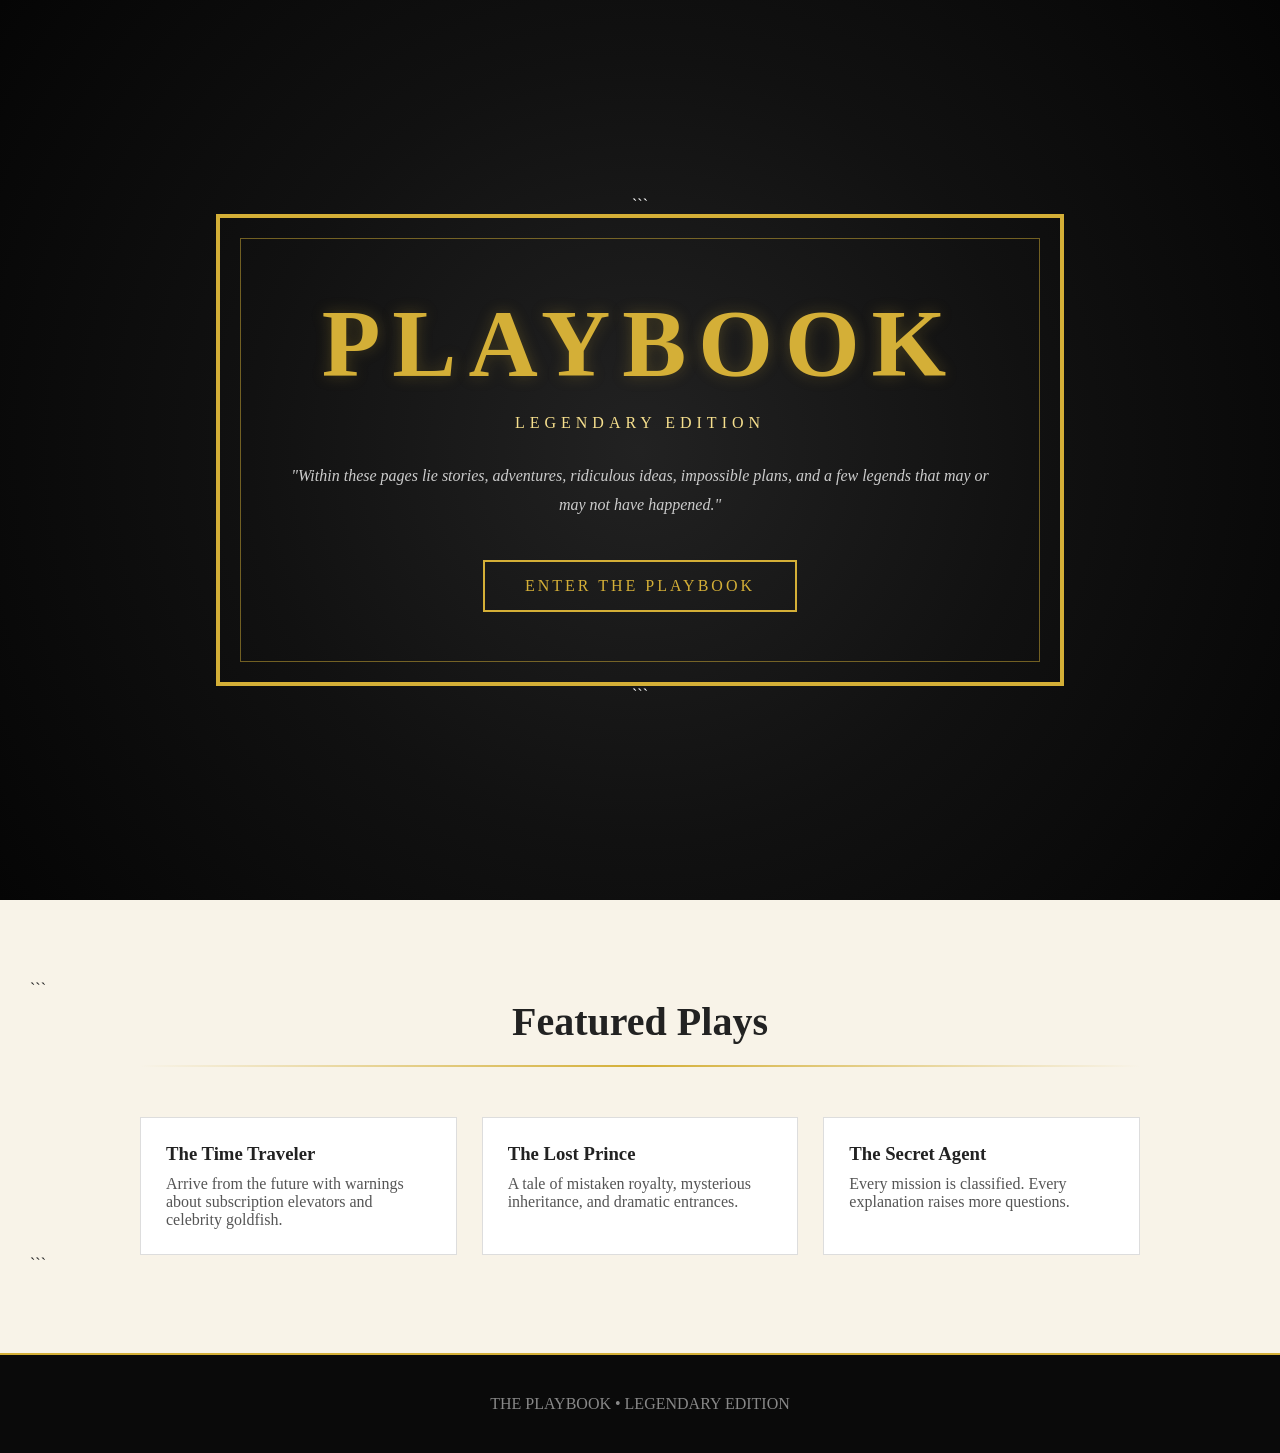
==== index.html @ 51148d71 "Create index.html" ====
<!DOCTYPE html>

<html lang="en">
<head>
<meta charset="UTF-8">
<meta name="viewport" content="width=device-width, initial-scale=1.0">
<title>The Playbook</title>

<style>
:root{
    --gold:#d4af37;
    --gold-light:#f6df8d;
    --black:#0a0a0a;
    --paper:#f8f3e8;
}

*{
    margin:0;
    padding:0;
    box-sizing:border-box;
}

body{
    background:#111;
    font-family:Georgia, "Times New Roman", serif;
    color:white;
}

/* HERO */

.hero{
    min-height:100vh;
    display:flex;
    flex-direction:column;
    justify-content:center;
    align-items:center;

    background:
    radial-gradient(circle at center,
    #222 0%,
    #111 50%,
    #050505 100%);
}

.book-frame{
    border:4px solid var(--gold);
    padding:70px;
    text-align:center;
    position:relative;
}

.book-frame::before{
    content:"";
    position:absolute;
    inset:20px;
    border:1px solid rgba(212,175,55,.5);
}

.logo{
    font-size:6rem;
    letter-spacing:12px;
    color:var(--gold);
    text-shadow:
        0 0 15px rgba(212,175,55,.25);
}

.tagline{
    margin-top:15px;
    letter-spacing:5px;
    color:var(--gold-light);
    text-transform:uppercase;
}

.quote{
    margin-top:30px;
    max-width:700px;
    color:#ccc;
    font-style:italic;
    line-height:1.8;
}

/* BUTTON */

.enter-btn{
    display:inline-block;
    margin-top:40px;
    padding:15px 40px;
    border:2px solid var(--gold);
    color:var(--gold);
    text-decoration:none;
    letter-spacing:3px;
    text-transform:uppercase;
    transition:.3s;
}

.enter-btn:hover{
    background:var(--gold);
    color:black;
}

/* SECTION */

.section{
    background:var(--paper);
    color:#222;
    padding:80px 30px;
}

.container{
    max-width:1000px;
    margin:auto;
}

.section h2{
    text-align:center;
    margin-bottom:20px;
    font-size:2.5rem;
}

.divider{
    width:100%;
    height:2px;
    background:linear-gradient(
        to right,
        transparent,
        var(--gold),
        transparent
    );
    margin:20px 0 50px;
}

.grid{
    display:grid;
    grid-template-columns:repeat(auto-fit,minmax(250px,1fr));
    gap:25px;
}

.card{
    background:white;
    border:1px solid #ddd;
    padding:25px;
    transition:.3s;
}

.card:hover{
    transform:translateY(-5px);
    border-color:var(--gold);
}

.card h3{
    margin-bottom:10px;
}

.card p{
    color:#555;
}

/* FOOTER */

footer{
    text-align:center;
    padding:40px;
    background:#0a0a0a;
    border-top:2px solid var(--gold);
    color:#888;
}
</style>

</head>

<body>

<section class="hero">

```
<div class="book-frame">

    <h1 class="logo">PLAYBOOK</h1>

    <p class="tagline">
        Legendary Edition
    </p>

    <p class="quote">
        "Within these pages lie stories, adventures,
        ridiculous ideas, impossible plans, and a few
        legends that may or may not have happened."
    </p>

    <a class="enter-btn" href="plays.html">
        Enter The Playbook
    </a>

</div>
```

</section>

<section class="section">

```
<div class="container">

    <h2>Featured Plays</h2>

    <div class="divider"></div>

    <div class="grid">

        <div class="card">
            <h3>The Time Traveler</h3>
            <p>
                Arrive from the future with warnings
                about subscription elevators and
                celebrity goldfish.
            </p>
        </div>

        <div class="card">
            <h3>The Lost Prince</h3>
            <p>
                A tale of mistaken royalty,
                mysterious inheritance,
                and dramatic entrances.
            </p>
        </div>

        <div class="card">
            <h3>The Secret Agent</h3>
            <p>
                Every mission is classified.
                Every explanation raises
                more questions.
            </p>
        </div>

    </div>

</div>
```

</section>

<footer>
    THE PLAYBOOK • LEGENDARY EDITION
</footer>

</body>
</html>
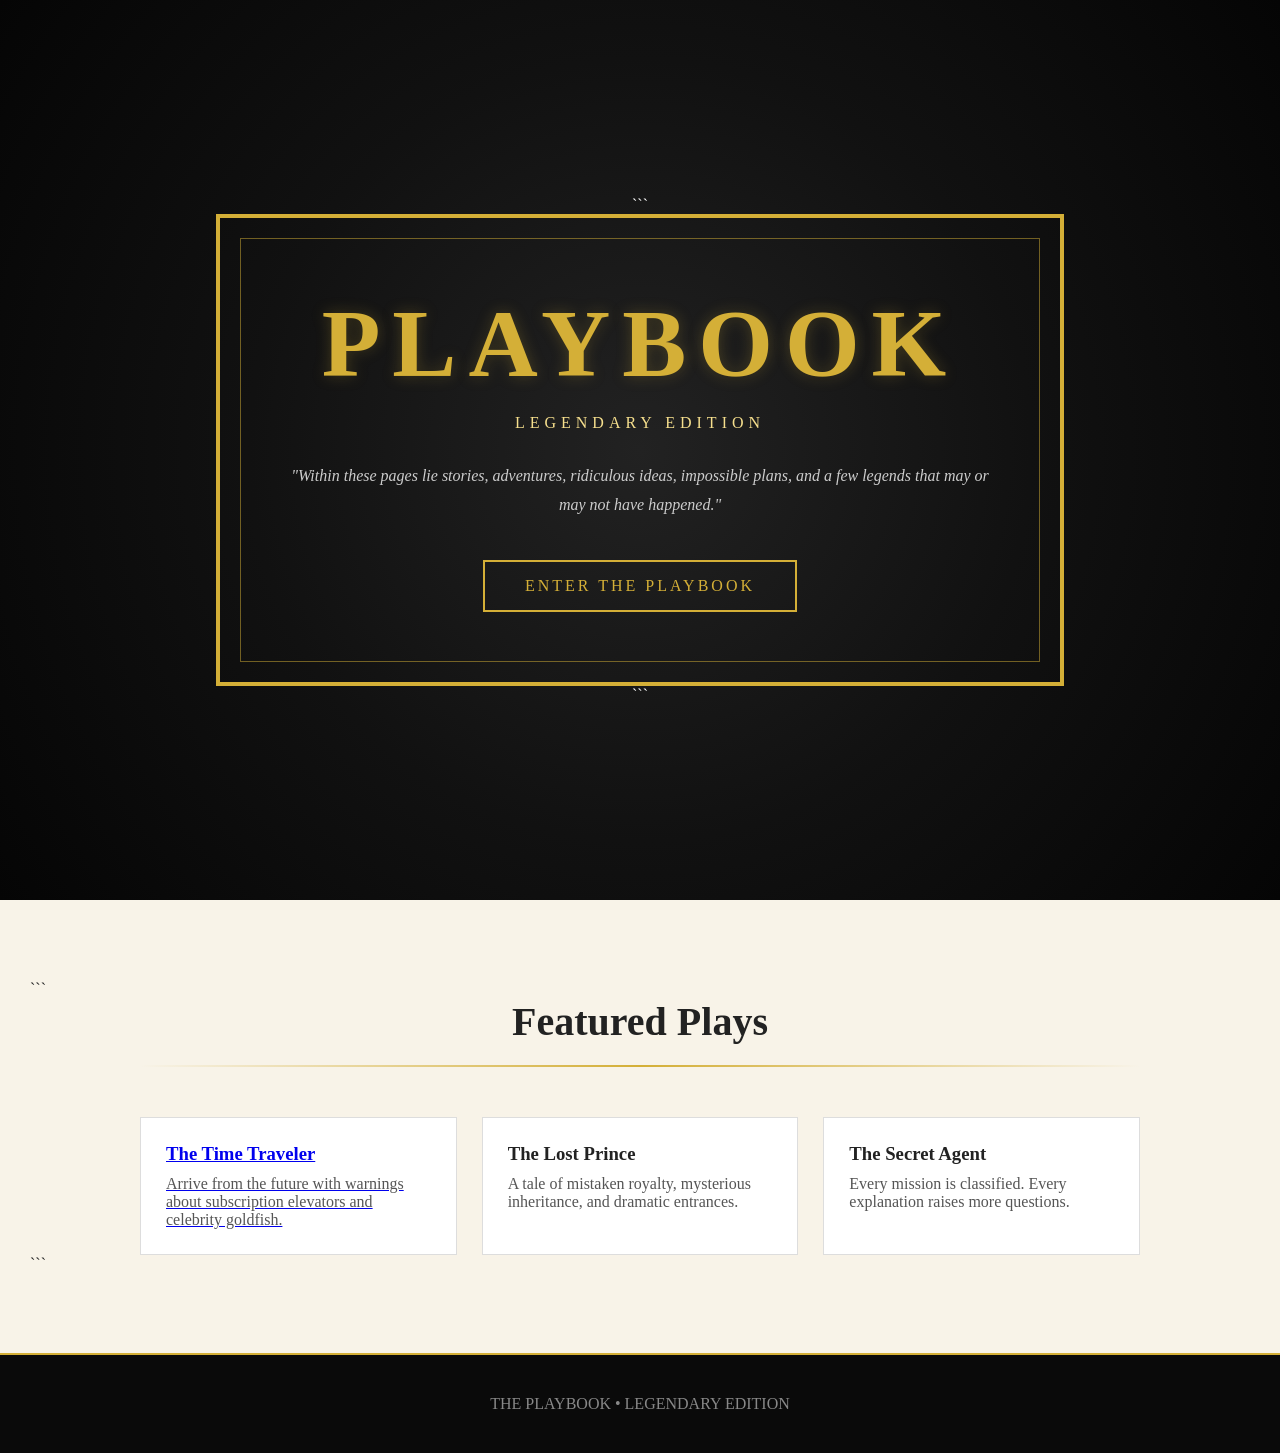
==== commit 186180ba: "Add card link for 'The Time Traveler'" ====
--- a/index.html
+++ b/index.html
@@ -206,15 +206,16 @@
     <div class="divider"></div>
 
     <div class="grid">
-
-        <div class="card">
-            <h3>The Time Traveler</h3>
-            <p>
-                Arrive from the future with warnings
-                about subscription elevators and
-                celebrity goldfish.
-            </p>
-        </div>
+<a href="timetraveller.html" class="card-link">
+    <div class="card">
+        <h3>The Time Traveler</h3>
+        <p>
+            Arrive from the future with warnings
+            about subscription elevators and
+            celebrity goldfish.
+        </p>
+    </div>
+</a>
 
         <div class="card">
             <h3>The Lost Prince</h3>
